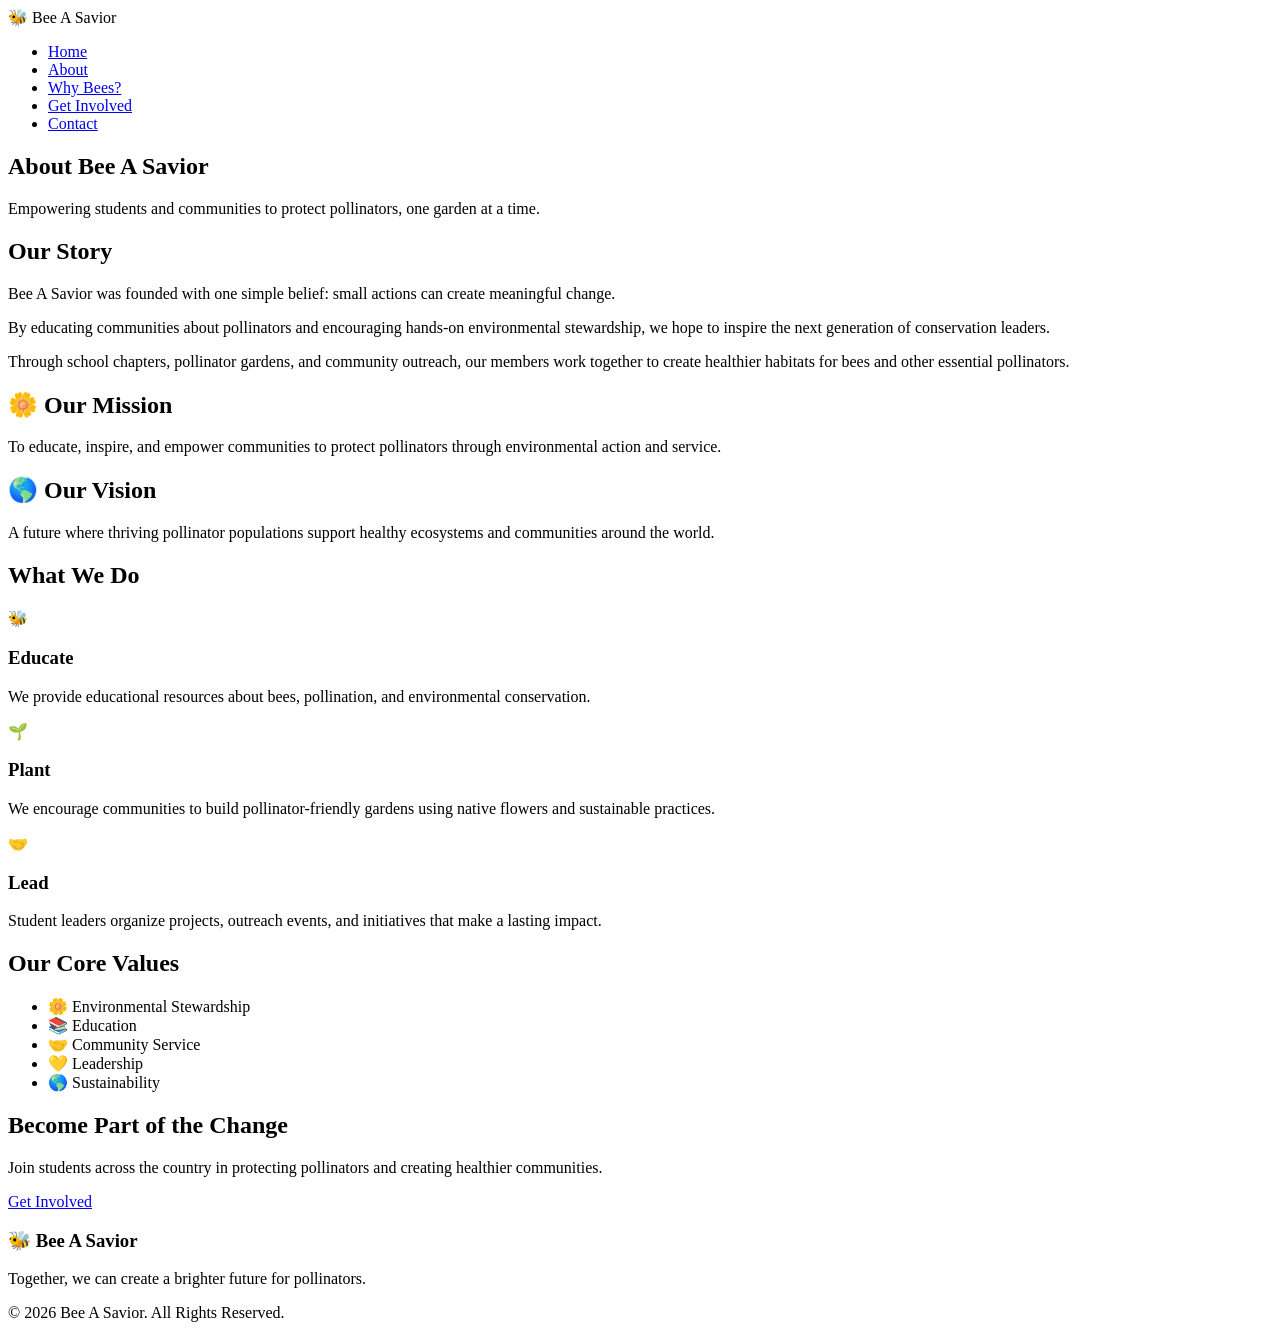
==== about.html @ 4d42fb62 "Create about.html" ====
<!DOCTYPE html>
<html lang="en">
<head>
    <meta charset="UTF-8">
    <meta name="viewport" content="width=device-width, initial-scale=1.0">
    <title>About | Bee A Savior</title>

    <link rel="stylesheet" href="style.css">

    <!-- Google Font -->
    <link rel="preconnect" href="https://fonts.googleapis.com">
    <link rel="preconnect" href="https://fonts.gstatic.com" crossorigin>
    <link href="https://fonts.googleapis.com/css2?family=Poppins:wght@300;400;600;700&display=swap" rel="stylesheet">
</head>
<body>

    <!-- Navigation -->
    <header>
        <nav class="navbar">

            <div class="logo">
                🐝 Bee A Savior
            </div>

            <ul class="nav-links">
                <li><a href="index.html">Home</a></li>
                <li><a href="about.html" class="active">About</a></li>
                <li><a href="bees.html">Why Bees?</a></li>
                <li><a href="get-involved.html">Get Involved</a></li>
                <li><a href="contact.html">Contact</a></li>
            </ul>

        </nav>
    </header>

    <!-- Hero -->

    <section class="page-hero">

        <h1>About Bee A Savior</h1>

        <p>
            Empowering students and communities to protect pollinators,
            one garden at a time.
        </p>

    </section>

    <!-- Our Story -->

    <section class="about-section">

        <div class="text-content">

            <h2>Our Story</h2>

            <p>
                Bee A Savior was founded with one simple belief:
                small actions can create meaningful change.
            </p>

            <p>
                By educating communities about pollinators and encouraging
                hands-on environmental stewardship, we hope to inspire the
                next generation of conservation leaders.
            </p>

            <p>
                Through school chapters, pollinator gardens, and community
                outreach, our members work together to create healthier
                habitats for bees and other essential pollinators.
            </p>

        </div>

    </section>

    <!-- Mission & Vision -->

    <section class="values">

        <div class="value-card">

            <h2>🌼 Our Mission</h2>

            <p>
                To educate, inspire, and empower communities to protect
                pollinators through environmental action and service.
            </p>

        </div>

        <div class="value-card">

            <h2>🌎 Our Vision</h2>

            <p>
                A future where thriving pollinator populations support
                healthy ecosystems and communities around the world.
            </p>

        </div>

    </section>

    <!-- What We Do -->

    <section class="about-section">

        <h2>What We Do</h2>

        <div class="cards">

            <div class="card">
                <div class="icon">🐝</div>
                <h3>Educate</h3>

                <p>
                    We provide educational resources about bees,
                    pollination, and environmental conservation.
                </p>

            </div>

            <div class="card">

                <div class="icon">🌱</div>

                <h3>Plant</h3>

                <p>
                    We encourage communities to build pollinator-friendly
                    gardens using native flowers and sustainable practices.
                </p>

            </div>

            <div class="card">

                <div class="icon">🤝</div>

                <h3>Lead</h3>

                <p>
                    Student leaders organize projects, outreach events,
                    and initiatives that make a lasting impact.
                </p>

            </div>

        </div>

    </section>

    <!-- Core Values -->

    <section class="about-section">

        <h2>Our Core Values</h2>

        <ul class="values-list">
            <li>🌼 Environmental Stewardship</li>
            <li>📚 Education</li>
            <li>🤝 Community Service</li>
            <li>💛 Leadership</li>
            <li>🌎 Sustainability</li>
        </ul>

    </section>

    <!-- Call to Action -->

    <section class="cta">

        <h2>Become Part of the Change</h2>

        <p>
            Join students across the country in protecting pollinators
            and creating healthier communities.
        </p>

        <a href="get-involved.html" class="btn">
            Get Involved
        </a>

    </section>

    <!-- Footer -->

    <footer>

        <h3>🐝 Bee A Savior</h3>

        <p>
            Together, we can create a brighter future for pollinators.
        </p>

        <p>
            © 2026 Bee A Savior. All Rights Reserved.
        </p>

    </footer>

</body>
</html>
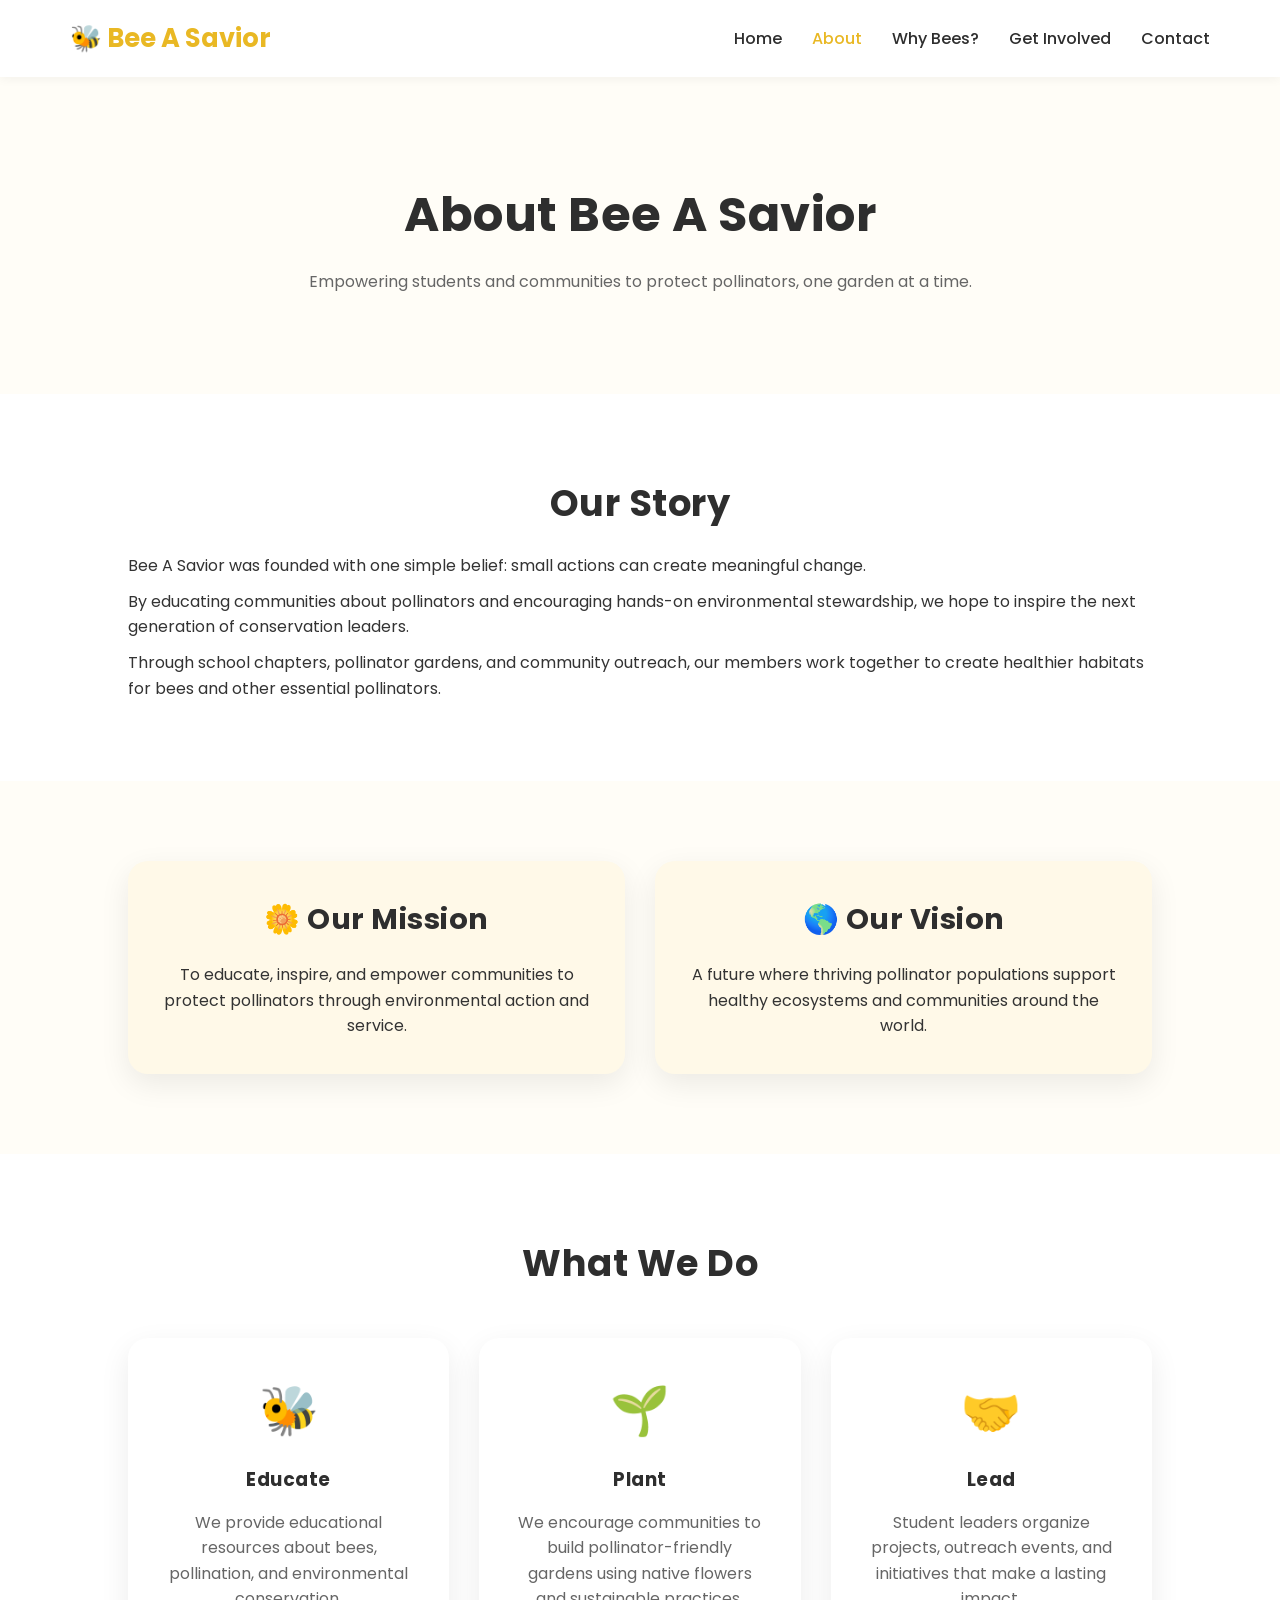
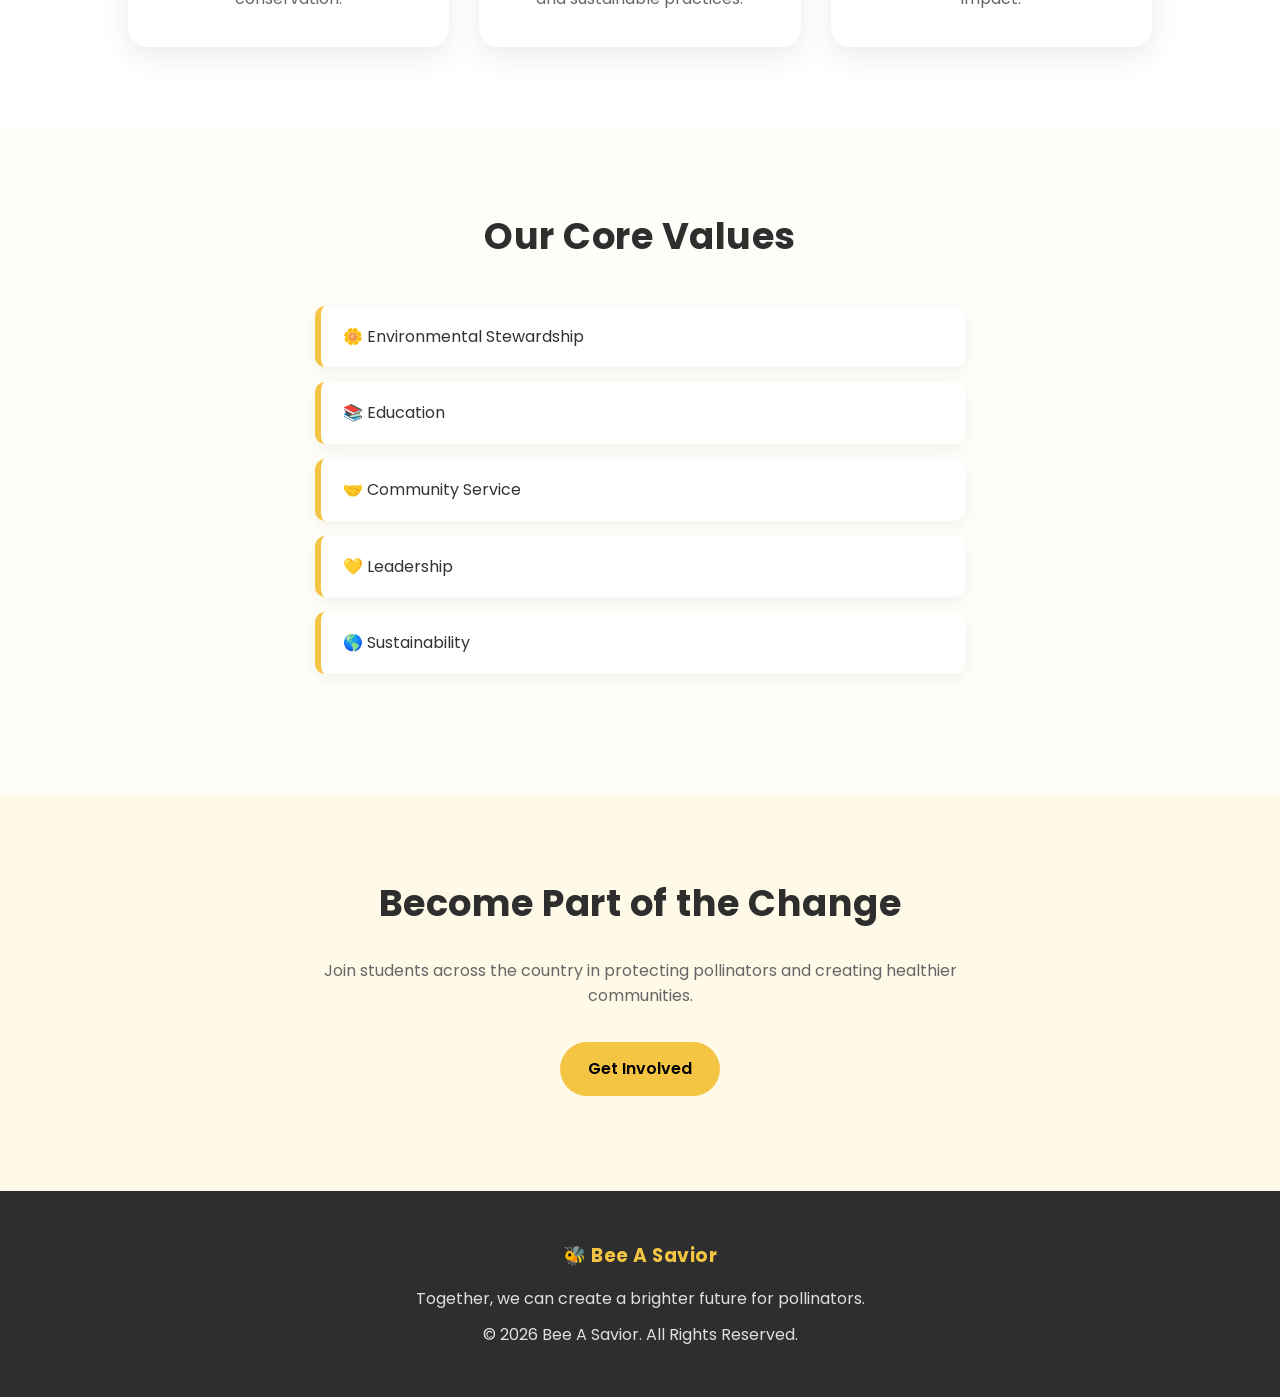
==== commit 38be66f2: "Update about.html" ====
--- a/about.html
+++ b/about.html
@@ -26,7 +26,7 @@
                 <li><a href="index.html">Home</a></li>
                 <li><a href="about.html" class="active">About</a></li>
                 <li><a href="bees.html">Why Bees?</a></li>
-                <li><a href="get-involved.html">Get Involved</a></li>
+                <li><a href="involved.html">Get Involved</a></li>
                 <li><a href="contact.html">Contact</a></li>
             </ul>
 
--- a/style.css
+++ b/style.css
@@ -0,0 +1,1125 @@
+/* ===========================
+   Bee A Savior Stylesheet
+   Part 1
+=========================== */
+
+/* ---------- Reset ---------- */
+
+*{
+    margin:0;
+    padding:0;
+    box-sizing:border-box;
+}
+
+html{
+    scroll-behavior:smooth;
+}
+
+body{
+    font-family:'Poppins', sans-serif;
+    background:#ffffff;
+    color:#333;
+    line-height:1.6;
+}
+
+/* ---------- Variables ---------- */
+
+:root{
+
+    --yellow:#F4C542;
+    --gold:#E9B824;
+    --light:#FFF9E8;
+    --green:#6FA76A;
+    --dark:#2E2E2E;
+    --gray:#666;
+    --shadow:0 10px 30px rgba(0,0,0,.08);
+
+}
+
+/* ---------- Navbar ---------- */
+
+header{
+
+    position:sticky;
+    top:0;
+    z-index:1000;
+
+    background:white;
+    box-shadow:0 2px 10px rgba(0,0,0,.05);
+
+}
+
+.navbar{
+
+    max-width:1200px;
+    margin:auto;
+
+    display:flex;
+    justify-content:space-between;
+    align-items:center;
+
+    padding:18px 30px;
+
+}
+
+.logo{
+
+    font-size:1.6rem;
+    font-weight:700;
+    color:var(--gold);
+
+}
+
+.nav-links{
+
+    display:flex;
+    list-style:none;
+    gap:30px;
+
+}
+
+.nav-links a{
+
+    text-decoration:none;
+    color:var(--dark);
+    font-weight:500;
+
+    transition:.3s;
+
+}
+
+.nav-links a:hover{
+
+    color:var(--gold);
+
+}
+
+.active{
+
+    color:var(--gold)!important;
+
+}
+
+/* ---------- Hero ---------- */
+
+.hero{
+
+    min-height:80vh;
+
+    display:flex;
+    justify-content:center;
+    align-items:center;
+
+    text-align:center;
+
+    padding:80px 25px;
+
+    background:
+    linear-gradient(rgba(255,255,255,.92),
+    rgba(255,255,255,.92));
+
+}
+
+.hero-content{
+
+    max-width:700px;
+
+}
+
+.hero h1{
+
+    font-size:3.5rem;
+    color:var(--dark);
+
+    margin-bottom:20px;
+
+}
+
+.hero p{
+
+    font-size:1.15rem;
+    color:var(--gray);
+
+    margin-bottom:40px;
+
+}
+
+/* ---------- Smaller Hero ---------- */
+
+.page-hero{
+
+    padding:100px 20px;
+
+    text-align:center;
+
+    background:var(--light);
+
+}
+
+.page-hero h1{
+
+    font-size:3rem;
+
+    color:var(--dark);
+
+    margin-bottom:15px;
+
+}
+
+.page-hero p{
+
+    max-width:700px;
+
+    margin:auto;
+
+    color:var(--gray);
+
+}
+
+/* ---------- Buttons ---------- */
+
+.btn{
+
+    display:inline-block;
+
+    background:var(--yellow);
+
+    color:black;
+
+    padding:14px 28px;
+
+    border-radius:40px;
+
+    text-decoration:none;
+
+    font-weight:600;
+
+    transition:.3s;
+
+    margin:8px;
+
+}
+
+.btn:hover{
+
+    transform:translateY(-4px);
+
+    background:var(--gold);
+
+    box-shadow:var(--shadow);
+
+}
+
+.btn-outline{
+
+    display:inline-block;
+
+    padding:14px 28px;
+
+    border-radius:40px;
+
+    border:2px solid var(--yellow);
+
+    color:var(--gold);
+
+    text-decoration:none;
+
+    transition:.3s;
+
+    margin:8px;
+
+}
+
+.btn-outline:hover{
+
+    background:var(--yellow);
+
+    color:black;
+
+}
+
+/* ---------- Sections ---------- */
+
+section{
+
+    padding:80px 10%;
+
+}
+
+section h2{
+
+    text-align:center;
+
+    font-size:2.3rem;
+
+    margin-bottom:20px;
+
+    color:var(--dark);
+
+}
+
+section>p{
+
+    max-width:850px;
+
+    margin:auto;
+
+    text-align:center;
+
+    color:var(--gray);
+
+}
+
+/* ---------- Cards ---------- */
+
+.cards{
+
+    display:grid;
+
+    grid-template-columns:
+    repeat(auto-fit,minmax(260px,1fr));
+
+    gap:30px;
+
+    margin-top:45px;
+
+}
+
+.card{
+
+    background:white;
+
+    border-radius:20px;
+
+    padding:35px;
+
+    text-align:center;
+
+    box-shadow:var(--shadow);
+
+    transition:.35s;
+
+}
+
+.card:hover{
+
+    transform:translateY(-10px);
+
+}
+
+.card h3{
+
+    margin:15px 0;
+
+    color:var(--dark);
+
+}
+
+.card p{
+
+    color:var(--gray);
+
+}
+
+.icon{
+
+    font-size:3rem;
+
+}
+
+/* ---------- Mission ---------- */
+
+.mission{
+
+    background:white;
+
+}
+
+.about-section{
+
+    background:white;
+
+}
+
+/* ---------- Mission & Vision ---------- */
+
+.values{
+
+    display:grid;
+
+    grid-template-columns:repeat(auto-fit,minmax(300px,1fr));
+
+    gap:30px;
+
+}
+
+.value-card{
+
+    background:var(--light);
+
+    border-radius:20px;
+
+    padding:35px;
+
+    box-shadow:var(--shadow);
+
+    text-align:center;
+
+}
+
+.value-card h2{
+
+    font-size:1.8rem;
+
+}
+
+/* ---------- Lists ---------- */
+
+.values-list{
+
+    list-style:none;
+
+    max-width:650px;
+
+    margin:40px auto;
+
+}
+
+.values-list li{
+
+    background:white;
+
+    margin:15px 0;
+
+    padding:18px 22px;
+
+    border-left:6px solid var(--yellow);
+
+    border-radius:10px;
+
+    box-shadow:0 5px 15px rgba(0,0,0,.05);
+
+}
+
+/* ---------- Stats ---------- */
+
+.stats{
+
+    display:grid;
+
+    grid-template-columns:
+    repeat(auto-fit,minmax(220px,1fr));
+
+    gap:25px;
+
+    margin-top:45px;
+
+}
+
+.stat{
+
+    background:white;
+
+    padding:40px;
+
+    border-radius:20px;
+
+    text-align:center;
+
+    box-shadow:var(--shadow);
+
+}
+
+.stat h2{
+
+    color:var(--gold);
+
+    font-size:2.6rem;
+
+}
+
+.stat p{
+
+    color:var(--gray);
+
+}
+
+/* ---------- CTA ---------- */
+
+.cta{
+
+    background:var(--light);
+
+    text-align:center;
+
+}
+
+.cta p{
+
+    margin:25px auto;
+
+    max-width:650px;
+
+}
+
+/* ---------- Footer ---------- */
+
+footer{
+
+    background:var(--dark);
+
+    color:white;
+
+    text-align:center;
+
+    padding:50px 20px;
+
+}
+
+footer h3{
+
+    color:var(--yellow);
+
+    margin-bottom:15px;
+
+}
+
+footer p{
+
+    opacity:.85;
+
+    margin-top:10px;
+
+}
+
+/* ---------- Simple Fade ---------- */
+
+.card,
+.stat,
+.value-card{
+
+    transition:
+    transform .35s,
+    box-shadow .35s;
+
+}
+
+.card:hover,
+.stat:hover,
+.value-card:hover{
+
+    box-shadow:
+    0 18px 40px rgba(0,0,0,.12);
+
+}
+/* =====================================
+   Bee A Savior Stylesheet
+   Part 2
+===================================== */
+
+/* ---------- Contact Page ---------- */
+
+.contact-container{
+    display:grid;
+    grid-template-columns:repeat(auto-fit,minmax(250px,1fr));
+    gap:30px;
+    margin-top:40px;
+}
+
+.contact-card{
+    background:white;
+    padding:35px;
+    border-radius:20px;
+    text-align:center;
+    box-shadow:var(--shadow);
+    transition:.3s;
+}
+
+.contact-card:hover{
+    transform:translateY(-8px);
+}
+
+.contact-form{
+    max-width:750px;
+    margin:40px auto 0;
+
+    display:flex;
+    flex-direction:column;
+    gap:20px;
+}
+
+.contact-form input,
+.contact-form textarea{
+
+    width:100%;
+
+    padding:18px;
+
+    border:2px solid #ececec;
+
+    border-radius:15px;
+
+    font-family:'Poppins',sans-serif;
+
+    font-size:1rem;
+
+    transition:.3s;
+
+}
+
+.contact-form input:focus,
+.contact-form textarea:focus{
+
+    outline:none;
+
+    border-color:var(--yellow);
+
+}
+
+.contact-form button{
+
+    border:none;
+    cursor:pointer;
+}
+
+/* ---------- Gallery ---------- */
+
+.gallery{
+
+    display:grid;
+
+    grid-template-columns:
+    repeat(auto-fit,minmax(220px,1fr));
+
+    gap:25px;
+
+    margin-top:45px;
+
+}
+
+.gallery-box{
+
+    height:220px;
+
+    border-radius:18px;
+
+    background:#f7f7f7;
+
+    display:flex;
+
+    justify-content:center;
+
+    align-items:center;
+
+    color:#999;
+
+    font-weight:600;
+
+    transition:.3s;
+
+    border:2px dashed #ddd;
+
+}
+
+.gallery-box:hover{
+
+    transform:scale(1.03);
+
+    border-color:var(--yellow);
+
+}
+
+/* ---------- FAQ ---------- */
+
+.faq{
+
+    max-width:900px;
+
+    margin:auto;
+
+}
+
+.faq-item{
+
+    background:white;
+
+    padding:25px;
+
+    margin:20px 0;
+
+    border-radius:15px;
+
+    box-shadow:var(--shadow);
+
+}
+
+.faq-item h3{
+
+    color:var(--gold);
+
+    margin-bottom:10px;
+
+}
+
+/* ---------- Honeycomb Background ---------- */
+
+.hero,
+.page-hero{
+
+background-image:
+
+radial-gradient(circle at 25px 25px,
+rgba(244,197,66,.12) 2px,
+transparent 2px),
+
+radial-gradient(circle at 75px 75px,
+rgba(244,197,66,.12) 2px,
+transparent 2px);
+
+background-size:100px 100px;
+
+}
+
+/* ---------- Hover Animations ---------- */
+
+.nav-links a{
+
+    position:relative;
+
+}
+
+.nav-links a::after{
+
+    content:"";
+
+    position:absolute;
+
+    left:0;
+
+    bottom:-6px;
+
+    width:0;
+
+    height:3px;
+
+    background:var(--yellow);
+
+    transition:.3s;
+
+}
+
+.nav-links a:hover::after{
+
+    width:100%;
+
+}
+
+.active::after{
+
+    width:100%;
+
+}
+
+/* ---------- Nice Section Spacing ---------- */
+
+section:nth-child(even){
+
+    background:#fffdf7;
+
+}
+
+/* ---------- Fade Animation ---------- */
+
+.fade{
+
+    opacity:0;
+
+    transform:translateY(35px);
+
+    transition:all .8s ease;
+
+}
+
+.fade.show{
+
+    opacity:1;
+
+    transform:translateY(0);
+
+}
+
+/* ---------- Scrollbar ---------- */
+
+::-webkit-scrollbar{
+
+    width:10px;
+
+}
+
+::-webkit-scrollbar-track{
+
+    background:white;
+
+}
+
+::-webkit-scrollbar-thumb{
+
+    background:var(--yellow);
+
+    border-radius:10px;
+
+}
+
+::-webkit-scrollbar-thumb:hover{
+
+    background:var(--gold);
+
+}
+
+/* ---------- Responsive ---------- */
+
+@media(max-width:900px){
+
+.hero h1{
+
+font-size:2.6rem;
+
+}
+
+.page-hero h1{
+
+font-size:2.4rem;
+
+}
+
+.navbar{
+
+flex-direction:column;
+
+gap:20px;
+
+}
+
+.nav-links{
+
+flex-wrap:wrap;
+
+justify-content:center;
+
+gap:18px;
+
+}
+
+section{
+
+padding:60px 8%;
+
+}
+
+}
+
+@media(max-width:600px){
+
+.hero{
+
+min-height:65vh;
+
+}
+
+.hero h1{
+
+font-size:2rem;
+
+}
+
+.hero p{
+
+font-size:1rem;
+
+}
+
+.btn,
+.btn-outline{
+
+display:block;
+
+width:100%;
+
+text-align:center;
+
+margin:10px 0;
+
+}
+
+.logo{
+
+font-size:1.3rem;
+
+}
+
+.card{
+
+padding:25px;
+
+}
+
+.stat{
+
+padding:30px;
+
+}
+
+.gallery-box{
+
+height:180px;
+
+}
+
+}
+
+/* ---------- Floating Effect ---------- */
+
+.card,
+.stat,
+.contact-card,
+.gallery-box{
+
+animation:floatUp .8s ease;
+
+}
+
+@keyframes floatUp{
+
+from{
+
+opacity:0;
+
+transform:translateY(30px);
+
+}
+
+to{
+
+opacity:1;
+
+transform:translateY(0);
+
+}
+
+}
+body{
+
+    animation:pageFade .7s ease;
+
+}
+
+@keyframes pageFade{
+
+    from{
+
+        opacity:0;
+
+    }
+
+    to{
+
+        opacity:1;
+
+    }
+
+}
+/* ==========================
+   Premium Effects
+========================== */
+
+/* Glass navbar */
+
+header{
+    backdrop-filter: blur(12px);
+    -webkit-backdrop-filter: blur(12px);
+    background: rgba(255,255,255,.92);
+}
+
+/* Better card hover */
+
+.card,
+.stat,
+.contact-card,
+.value-card{
+
+    overflow:hidden;
+    position:relative;
+
+}
+
+.card::before,
+.stat::before,
+.contact-card::before,
+.value-card::before{
+
+    content:"";
+
+    position:absolute;
+
+    left:0;
+    top:0;
+
+    width:100%;
+    height:5px;
+
+    background:#F4C542;
+
+    transform:scaleX(0);
+
+    transition:.35s;
+
+}
+
+.card:hover::before,
+.stat:hover::before,
+.contact-card:hover::before,
+.value-card:hover::before{
+
+    transform:scaleX(1);
+
+}
+
+/* Better shadows */
+
+.card:hover,
+.stat:hover,
+.contact-card:hover,
+.value-card:hover{
+
+    box-shadow:
+    0 25px 45px rgba(0,0,0,.15);
+
+}
+
+/* Button ripple */
+
+.btn{
+
+    position:relative;
+    overflow:hidden;
+
+}
+
+.btn::after{
+
+    content:"";
+
+    position:absolute;
+
+    width:0;
+    height:0;
+
+    background:rgba(255,255,255,.4);
+
+    border-radius:50%;
+
+    left:50%;
+    top:50%;
+
+    transform:translate(-50%,-50%);
+
+    transition:.5s;
+
+}
+
+.btn:hover::after{
+
+    width:400px;
+    height:400px;
+
+}
+
+/* Nicer headings */
+
+h1,h2,h3{
+
+    letter-spacing:.5px;
+
+}
+
+/* Better paragraph spacing */
+
+p{
+
+    margin-top:10px;
+
+}
+
+/* Hero title animation */
+
+.hero h1,
+.page-hero h1{
+
+    animation:slideDown .8s ease;
+
+}
+
+@keyframes slideDown{
+
+from{
+
+opacity:0;
+transform:translateY(-40px);
+
+}
+
+to{
+
+opacity:1;
+transform:translateY(0);
+
+}
+
+}
+
+/* Hero paragraph */
+
+.hero p,
+.page-hero p{
+
+animation:fadeUp 1s ease;
+
+}
+
+@keyframes fadeUp{
+
+from{
+
+opacity:0;
+transform:translateY(30px);
+
+}
+
+to{
+
+opacity:1;
+transform:translateY(0);
+
+}
+
+}
+
+/* Cards stagger */
+
+.cards .card:nth-child(1){
+
+animation-delay:.1s;
+
+}
+
+.cards .card:nth-child(2){
+
+animation-delay:.25s;
+
+}
+
+.cards .card:nth-child(3){
+
+animation-delay:.4s;
+
+}
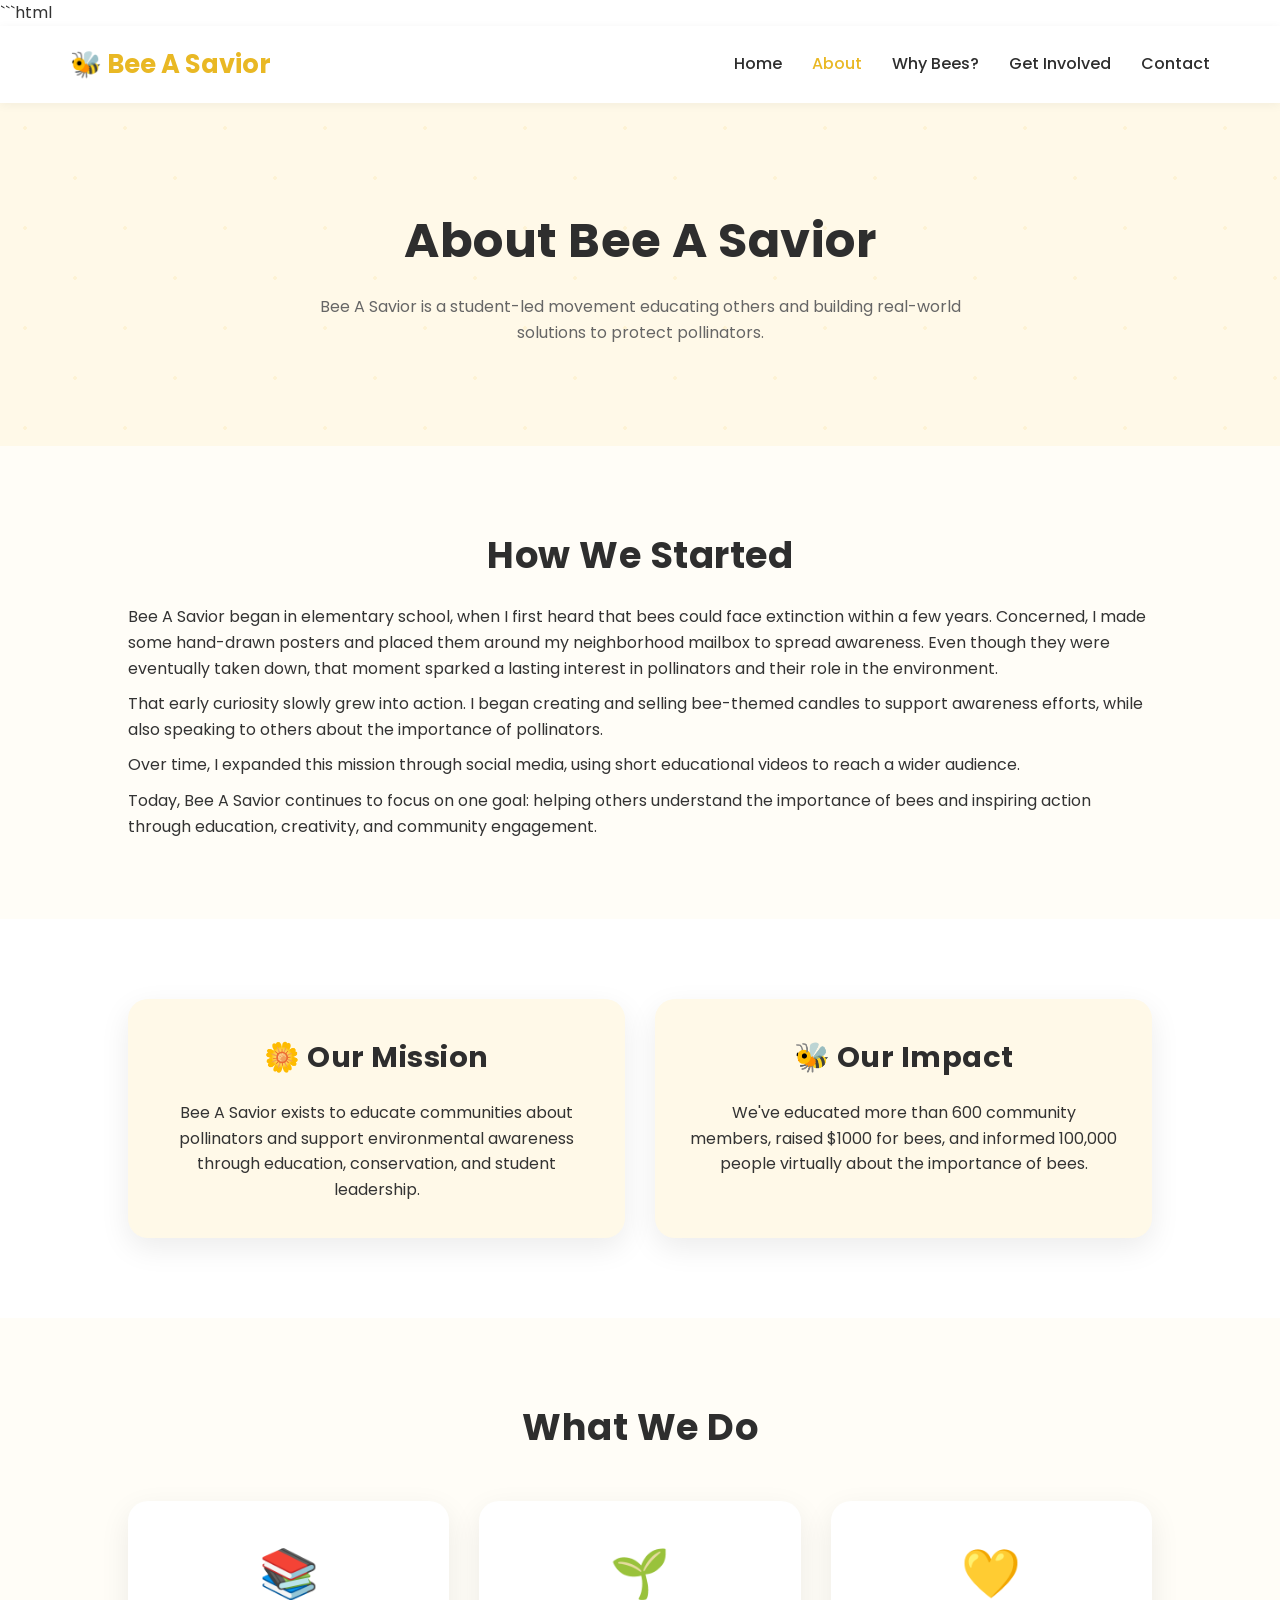
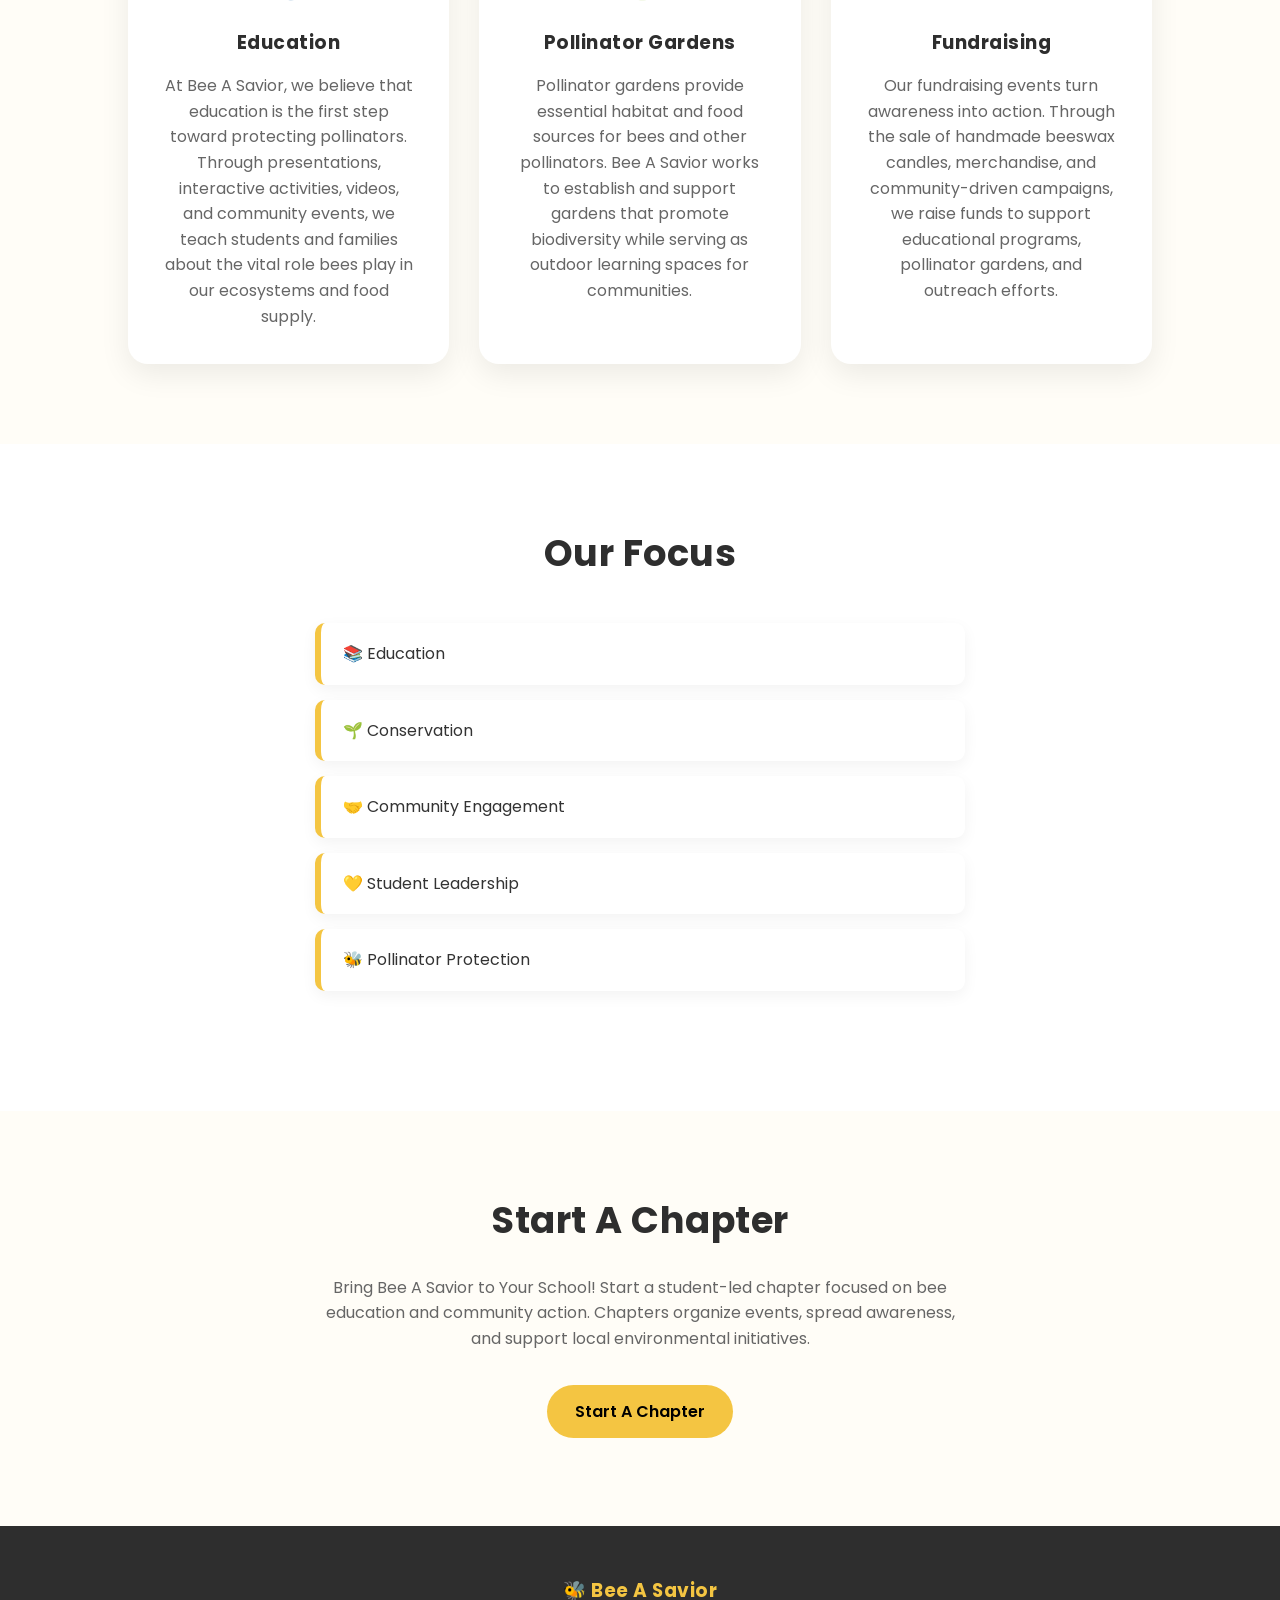
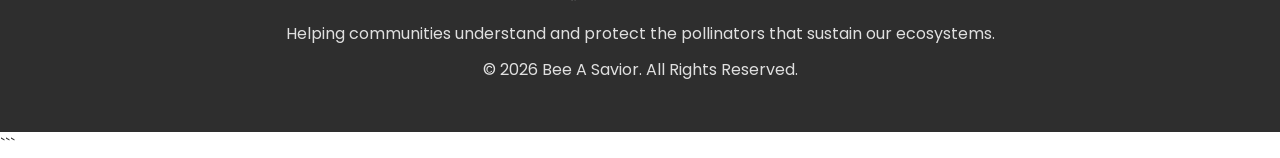
==== commit 5c2ecb93: "Update about.html" ====
--- a/about.html
+++ b/about.html
@@ -1,3 +1,4 @@
+```html
 <!DOCTYPE html>
 <html lang="en">
 <head>
@@ -26,7 +27,7 @@
                 <li><a href="index.html">Home</a></li>
                 <li><a href="about.html" class="active">About</a></li>
                 <li><a href="bees.html">Why Bees?</a></li>
-                <li><a href="involved.html">Get Involved</a></li>
+                <li><a href="get-involved.html">Get Involved</a></li>
                 <li><a href="contact.html">Contact</a></li>
             </ul>
 
@@ -40,8 +41,8 @@
         <h1>About Bee A Savior</h1>
 
         <p>
-            Empowering students and communities to protect pollinators,
-            one garden at a time.
+            Bee A Savior is a student-led movement educating others and
+            building real-world solutions to protect pollinators.
         </p>
 
     </section>
@@ -52,30 +53,42 @@
 
         <div class="text-content">
 
-            <h2>Our Story</h2>
-
-            <p>
-                Bee A Savior was founded with one simple belief:
-                small actions can create meaningful change.
-            </p>
-
-            <p>
-                By educating communities about pollinators and encouraging
-                hands-on environmental stewardship, we hope to inspire the
-                next generation of conservation leaders.
-            </p>
-
-            <p>
-                Through school chapters, pollinator gardens, and community
-                outreach, our members work together to create healthier
-                habitats for bees and other essential pollinators.
-            </p>
-
-        </div>
-
-    </section>
-
-    <!-- Mission & Vision -->
+            <h2>How We Started</h2>
+
+            <p>
+                Bee A Savior began in elementary school, when I first heard
+                that bees could face extinction within a few years.
+                Concerned, I made some hand-drawn posters and placed them
+                around my neighborhood mailbox to spread awareness.
+                Even though they were eventually taken down, that moment
+                sparked a lasting interest in pollinators and their role
+                in the environment.
+            </p>
+
+            <p>
+                That early curiosity slowly grew into action. I began
+                creating and selling bee-themed candles to support
+                awareness efforts, while also speaking to others about
+                the importance of pollinators.
+            </p>
+
+            <p>
+                Over time, I expanded this mission through social media,
+                using short educational videos to reach a wider audience.
+            </p>
+
+            <p>
+                Today, Bee A Savior continues to focus on one goal:
+                helping others understand the importance of bees and
+                inspiring action through education, creativity, and
+                community engagement.
+            </p>
+
+        </div>
+
+    </section>
+
+    <!-- Mission -->
 
     <section class="values">
 
@@ -84,19 +97,21 @@
             <h2>🌼 Our Mission</h2>
 
             <p>
-                To educate, inspire, and empower communities to protect
-                pollinators through environmental action and service.
+                Bee A Savior exists to educate communities about pollinators
+                and support environmental awareness through education,
+                conservation, and student leadership.
             </p>
 
         </div>
 
         <div class="value-card">
 
-            <h2>🌎 Our Vision</h2>
-
-            <p>
-                A future where thriving pollinator populations support
-                healthy ecosystems and communities around the world.
+            <h2>🐝 Our Impact</h2>
+
+            <p>
+                We've educated more than 600 community members, raised
+                $1000 for bees, and informed 100,000 people virtually
+                about the importance of bees.
             </p>
 
         </div>
@@ -112,12 +127,15 @@
         <div class="cards">
 
             <div class="card">
-                <div class="icon">🐝</div>
-                <h3>Educate</h3>
+                <div class="icon">📚</div>
+                <h3>Education</h3>
 
                 <p>
-                    We provide educational resources about bees,
-                    pollination, and environmental conservation.
+                    At Bee A Savior, we believe that education is the first
+                    step toward protecting pollinators. Through presentations,
+                    interactive activities, videos, and community events,
+                    we teach students and families about the vital role bees
+                    play in our ecosystems and food supply.
                 </p>
 
             </div>
@@ -126,24 +144,30 @@
 
                 <div class="icon">🌱</div>
 
-                <h3>Plant</h3>
+                <h3>Pollinator Gardens</h3>
 
                 <p>
-                    We encourage communities to build pollinator-friendly
-                    gardens using native flowers and sustainable practices.
+                    Pollinator gardens provide essential habitat and food
+                    sources for bees and other pollinators. Bee A Savior
+                    works to establish and support gardens that promote
+                    biodiversity while serving as outdoor learning spaces
+                    for communities.
                 </p>
 
             </div>
 
             <div class="card">
 
-                <div class="icon">🤝</div>
-
-                <h3>Lead</h3>
+                <div class="icon">💛</div>
+
+                <h3>Fundraising</h3>
 
                 <p>
-                    Student leaders organize projects, outreach events,
-                    and initiatives that make a lasting impact.
+                    Our fundraising events turn awareness into action.
+                    Through the sale of handmade beeswax candles,
+                    merchandise, and community-driven campaigns, we raise
+                    funds to support educational programs, pollinator gardens,
+                    and outreach efforts.
                 </p>
 
             </div>
@@ -156,14 +180,14 @@
 
     <section class="about-section">
 
-        <h2>Our Core Values</h2>
+        <h2>Our Focus</h2>
 
         <ul class="values-list">
-            <li>🌼 Environmental Stewardship</li>
             <li>📚 Education</li>
-            <li>🤝 Community Service</li>
-            <li>💛 Leadership</li>
-            <li>🌎 Sustainability</li>
+            <li>🌱 Conservation</li>
+            <li>🤝 Community Engagement</li>
+            <li>💛 Student Leadership</li>
+            <li>🐝 Pollinator Protection</li>
         </ul>
 
     </section>
@@ -172,15 +196,17 @@
 
     <section class="cta">
 
-        <h2>Become Part of the Change</h2>
-
-        <p>
-            Join students across the country in protecting pollinators
-            and creating healthier communities.
+        <h2>Start A Chapter</h2>
+
+        <p>
+            Bring Bee A Savior to Your School! Start a student-led chapter
+            focused on bee education and community action. Chapters organize
+            events, spread awareness, and support local environmental
+            initiatives.
         </p>
 
         <a href="get-involved.html" class="btn">
-            Get Involved
+            Start A Chapter
         </a>
 
     </section>
@@ -192,7 +218,8 @@
         <h3>🐝 Bee A Savior</h3>
 
         <p>
-            Together, we can create a brighter future for pollinators.
+            Helping communities understand and protect the pollinators
+            that sustain our ecosystems.
         </p>
 
         <p>
@@ -203,3 +230,4 @@
 
 </body>
 </html>
+```
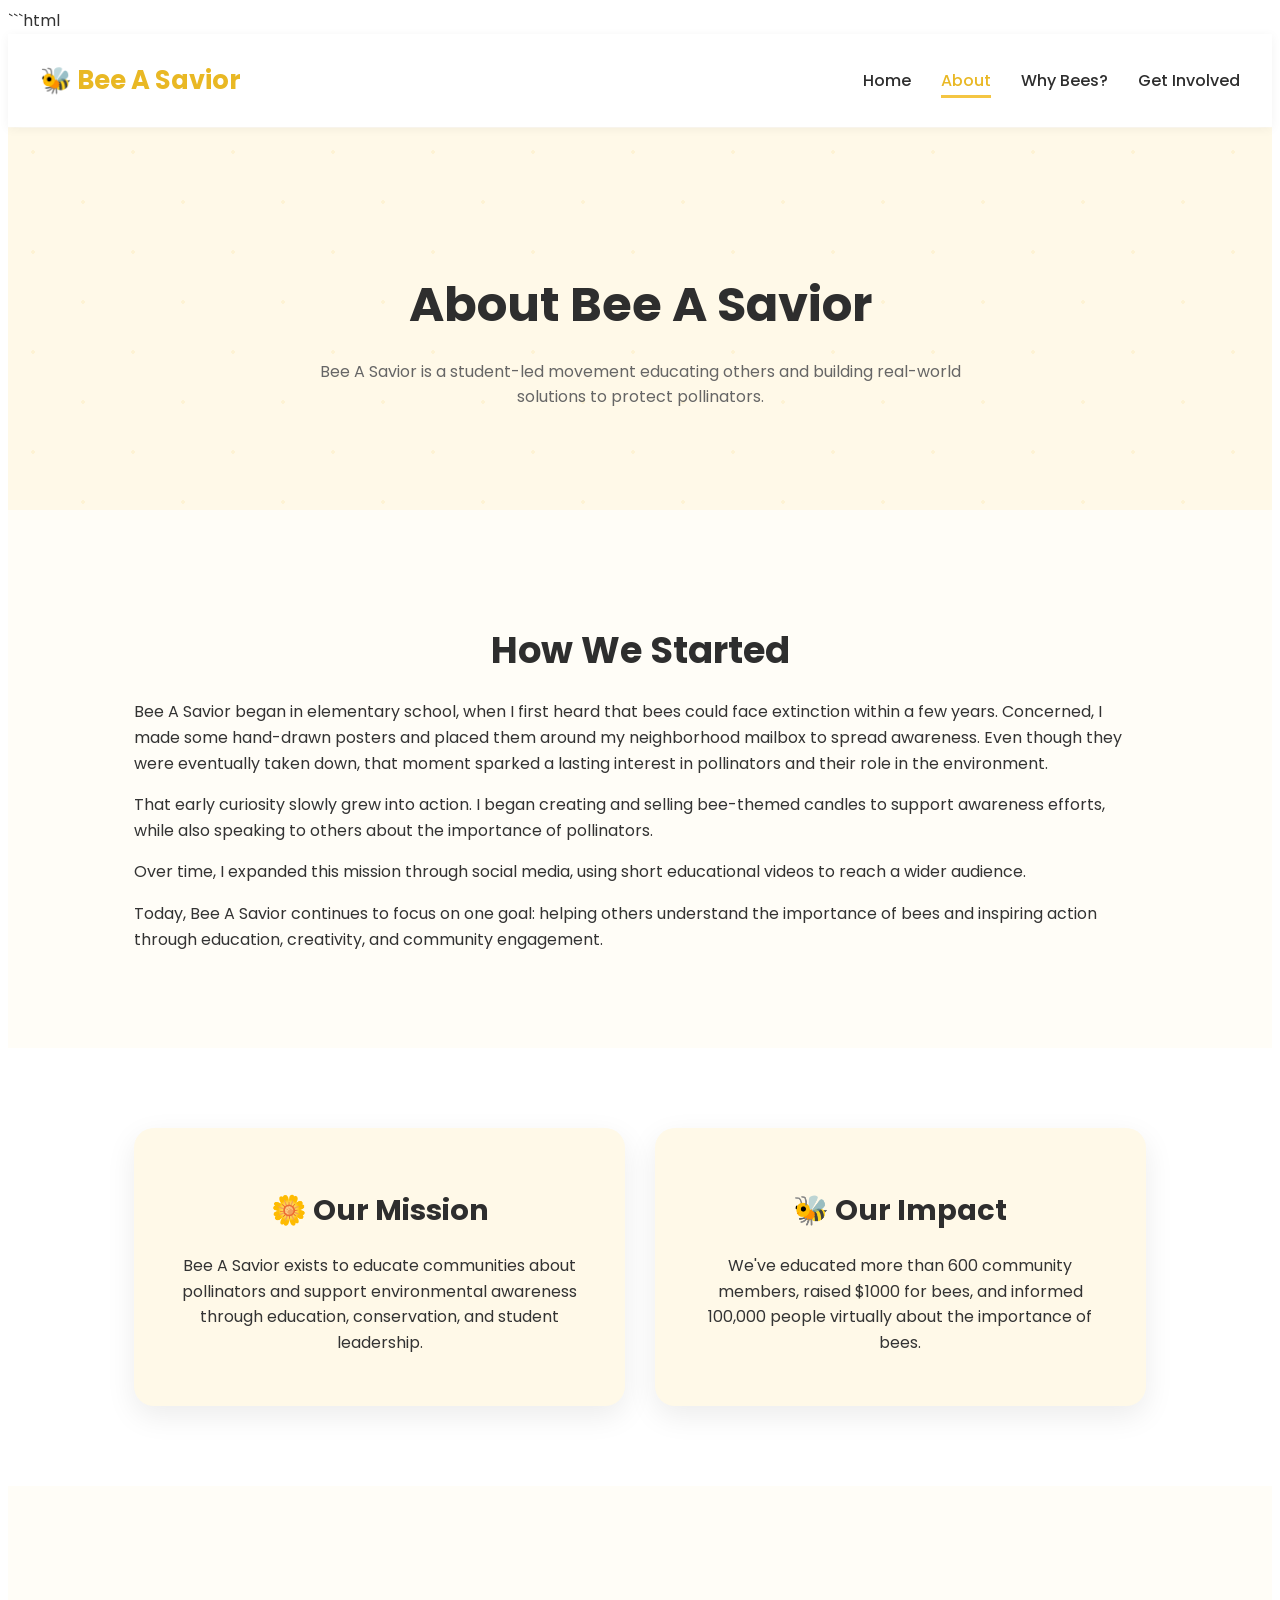
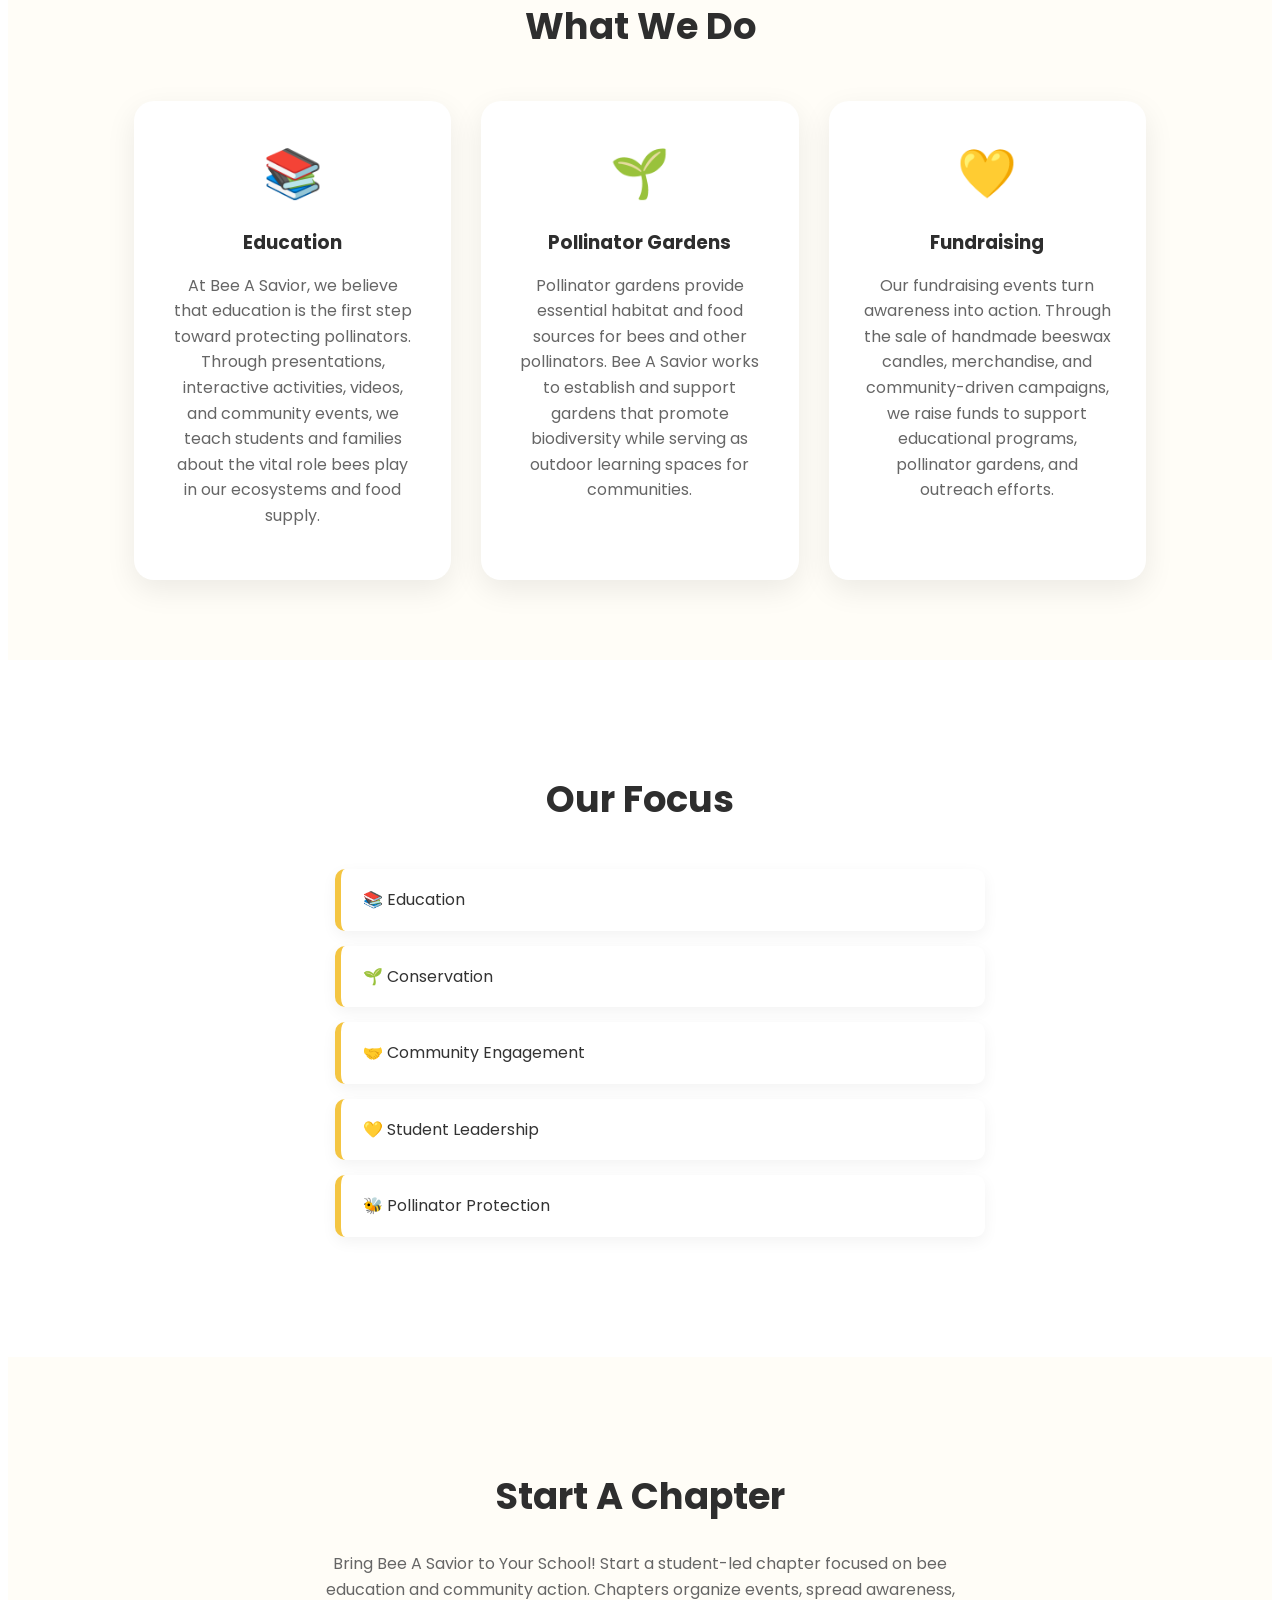
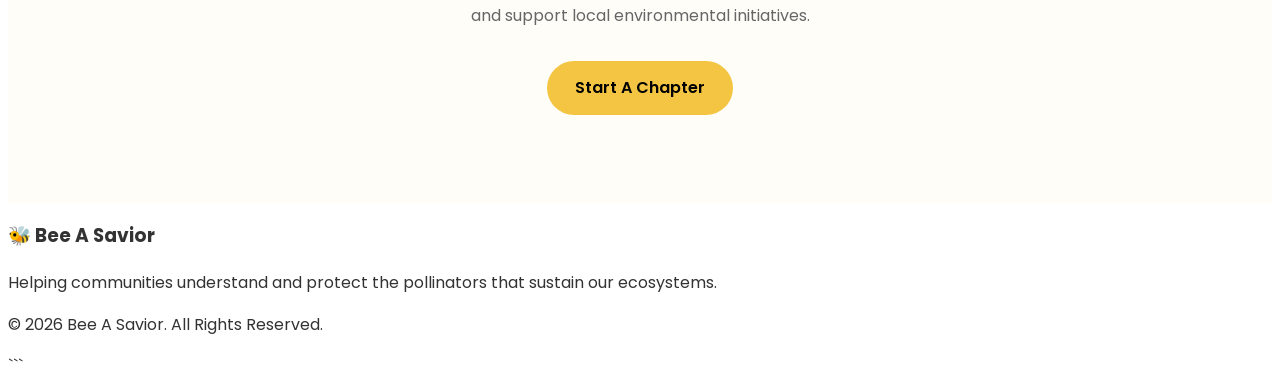
==== commit 1364169b: "Update about.html" ====
--- a/about.html
+++ b/about.html
@@ -28,7 +28,6 @@
                 <li><a href="about.html" class="active">About</a></li>
                 <li><a href="bees.html">Why Bees?</a></li>
                 <li><a href="get-involved.html">Get Involved</a></li>
-                <li><a href="contact.html">Contact</a></li>
             </ul>
 
         </nav>
--- a/style.css
+++ b/style.css
@@ -1,7 +1,8 @@
+```css
 /* ===========================
    Bee A Savior Stylesheet
-   Part 1
 =========================== */
+
 
 /* ---------- Reset ---------- */
 
@@ -21,6 +22,7 @@
     color:#333;
     line-height:1.6;
 }
+
 
 /* ---------- Variables ---------- */
 
@@ -32,9 +34,11 @@
     --green:#6FA76A;
     --dark:#2E2E2E;
     --gray:#666;
+
     --shadow:0 10px 30px rgba(0,0,0,.08);
 
 }
+
 
 /* ---------- Navbar ---------- */
 
@@ -44,7 +48,11 @@
     top:0;
     z-index:1000;
 
-    background:white;
+    backdrop-filter:blur(12px);
+    -webkit-backdrop-filter:blur(12px);
+
+    background:rgba(255,255,255,.92);
+
     box-shadow:0 2px 10px rgba(0,0,0,.05);
 
 }
@@ -80,8 +88,11 @@
 
 .nav-links a{
 
+    position:relative;
+
     text-decoration:none;
     color:var(--dark);
+
     font-weight:500;
 
     transition:.3s;
@@ -94,11 +105,42 @@
 
 }
 
+.nav-links a::after{
+
+    content:"";
+
+    position:absolute;
+
+    left:0;
+    bottom:-6px;
+
+    width:0;
+    height:3px;
+
+    background:var(--yellow);
+
+    transition:.3s;
+
+}
+
+.nav-links a:hover::after{
+
+    width:100%;
+
+}
+
 .active{
 
     color:var(--gold)!important;
 
 }
+
+.active::after{
+
+    width:100%!important;
+
+}
+
 
 /* ---------- Hero ---------- */
 
@@ -114,9 +156,21 @@
 
     padding:80px 25px;
 
-    background:
-    linear-gradient(rgba(255,255,255,.92),
-    rgba(255,255,255,.92));
+    background-image:
+
+    radial-gradient(
+        circle at 25px 25px,
+        rgba(244,197,66,.12) 2px,
+        transparent 2px
+    ),
+
+    radial-gradient(
+        circle at 75px 75px,
+        rgba(244,197,66,.12) 2px,
+        transparent 2px
+    );
+
+    background-size:100px 100px;
 
 }
 
@@ -133,6 +187,8 @@
 
     margin-bottom:20px;
 
+    animation:slideDown .8s ease;
+
 }
 
 .hero p{
@@ -142,7 +198,10 @@
 
     margin-bottom:40px;
 
-}
+    animation:fadeUp 1s ease;
+
+}
+
 
 /* ---------- Smaller Hero ---------- */
 
@@ -152,7 +211,23 @@
 
     text-align:center;
 
-    background:var(--light);
+    background-color:var(--light);
+
+    background-image:
+
+    radial-gradient(
+        circle at 25px 25px,
+        rgba(244,197,66,.12) 2px,
+        transparent 2px
+    ),
+
+    radial-gradient(
+        circle at 75px 75px,
+        rgba(244,197,66,.12) 2px,
+        transparent 2px
+    );
+
+    background-size:100px 100px;
 
 }
 
@@ -164,6 +239,8 @@
 
     margin-bottom:15px;
 
+    animation:slideDown .8s ease;
+
 }
 
 .page-hero p{
@@ -174,7 +251,10 @@
 
     color:var(--gray);
 
-}
+    animation:fadeUp 1s ease;
+
+}
+
 
 /* ---------- Buttons ---------- */
 
@@ -182,6 +262,9 @@
 
     display:inline-block;
 
+    position:relative;
+    overflow:hidden;
+
     background:var(--yellow);
 
     color:black;
@@ -198,6 +281,10 @@
 
     margin:8px;
 
+    border:none;
+
+    cursor:pointer;
+
 }
 
 .btn:hover{
@@ -210,6 +297,35 @@
 
 }
 
+.btn::after{
+
+    content:"";
+
+    position:absolute;
+
+    width:0;
+    height:0;
+
+    background:rgba(255,255,255,.4);
+
+    border-radius:50%;
+
+    left:50%;
+    top:50%;
+
+    transform:translate(-50%,-50%);
+
+    transition:.5s;
+
+}
+
+.btn:hover::after{
+
+    width:400px;
+    height:400px;
+
+}
+
 .btn-outline{
 
     display:inline-block;
@@ -238,6 +354,7 @@
 
 }
 
+
 /* ---------- Sections ---------- */
 
 section{
@@ -269,6 +386,13 @@
     color:var(--gray);
 
 }
+
+p{
+
+    margin-top:10px;
+
+}
+
 
 /* ---------- Cards ---------- */
 
@@ -297,6 +421,34 @@
 
     box-shadow:var(--shadow);
 
+    transition:
+        transform .35s,
+        box-shadow .35s;
+
+    overflow:hidden;
+
+    position:relative;
+
+    animation:floatUp .8s ease;
+
+}
+
+.card::before{
+
+    content:"";
+
+    position:absolute;
+
+    left:0;
+    top:0;
+
+    width:100%;
+    height:5px;
+
+    background:var(--yellow);
+
+    transform:scaleX(0);
+
     transition:.35s;
 
 }
@@ -305,6 +457,15 @@
 
     transform:translateY(-10px);
 
+    box-shadow:
+        0 25px 45px rgba(0,0,0,.15);
+
+}
+
+.card:hover::before{
+
+    transform:scaleX(1);
+
 }
 
 .card h3{
@@ -327,7 +488,8 @@
 
 }
 
-/* ---------- Mission ---------- */
+
+/* ---------- Mission / About ---------- */
 
 .mission{
 
@@ -341,13 +503,15 @@
 
 }
 
+
 /* ---------- Mission & Vision ---------- */
 
 .values{
 
     display:grid;
 
-    grid-template-columns:repeat(auto-fit,minmax(300px,1fr));
+    grid-template-columns:
+    repeat(auto-fit,minmax(300px,1fr));
 
     gap:30px;
 
@@ -355,6 +519,9 @@
 
 .value-card{
 
+    position:relative;
+    overflow:hidden;
+
     background:var(--light);
 
     border-radius:20px;
@@ -365,6 +532,45 @@
 
     text-align:center;
 
+    transition:
+        transform .35s,
+        box-shadow .35s;
+
+}
+
+.value-card::before{
+
+    content:"";
+
+    position:absolute;
+
+    left:0;
+    top:0;
+
+    width:100%;
+    height:5px;
+
+    background:var(--yellow);
+
+    transform:scaleX(0);
+
+    transition:.35s;
+
+}
+
+.value-card:hover{
+
+    transform:translateY(-10px);
+
+    box-shadow:
+        0 25px 45px rgba(0,0,0,.15);
+
+}
+
+.value-card:hover::before{
+
+    transform:scaleX(1);
+
 }
 
 .value-card h2{
@@ -373,6 +579,7 @@
 
 }
 
+
 /* ---------- Lists ---------- */
 
 .values-list{
@@ -399,7 +606,16 @@
 
     box-shadow:0 5px 15px rgba(0,0,0,.05);
 
-}
+    transition:.3s;
+
+}
+
+.values-list li:hover{
+
+    transform:translateX(5px);
+
+}
+
 
 /* ---------- Stats ---------- */
 
@@ -418,6 +634,9 @@
 
 .stat{
 
+    position:relative;
+    overflow:hidden;
+
     background:white;
 
     padding:40px;
@@ -428,13 +647,56 @@
 
     box-shadow:var(--shadow);
 
+    transition:
+        transform .35s,
+        box-shadow .35s;
+
+    animation:floatUp .8s ease;
+
+}
+
+.stat::before{
+
+    content:"";
+
+    position:absolute;
+
+    left:0;
+    top:0;
+
+    width:100%;
+    height:5px;
+
+    background:var(--yellow);
+
+    transform:scaleX(0);
+
+    transition:.35s;
+
+}
+
+.stat:hover{
+
+    transform:translateY(-8px);
+
+    box-shadow:
+        0 25px 45px rgba(0,0,0,.15);
+
+}
+
+.stat:hover::before{
+
+    transform:scaleX(1);
+
 }
 
 .stat h2{
 
     color:var(--gold);
 
-    font-size:2.6rem;
+    font-size:2rem;
+
+    margin-bottom:8px;
 
 }
 
@@ -444,6 +706,7 @@
 
 }
 
+
 /* ---------- CTA ---------- */
 
 .cta{
@@ -462,125 +725,142 @@
 
 }
 
-/* ---------- Footer ---------- */
-
-footer{
-
-    background:var(--dark);
-
-    color:white;
+
+/* ---------- Chapter Form ---------- */
+
+.chapter-form{
+
+    max-width:750px;
+
+    margin:40px auto 0;
+
+    display:flex;
+
+    flex-direction:column;
+
+    gap:22px;
+
+    background:white;
+
+    padding:40px;
+
+    border-radius:20px;
+
+    box-shadow:var(--shadow);
+
+}
+
+.form-group{
+
+    display:flex;
+
+    flex-direction:column;
+
+    gap:8px;
+
+}
+
+.form-group label{
+
+    font-weight:600;
+
+    color:var(--dark);
+
+}
+
+.form-group input,
+.form-group select,
+.form-group textarea{
+
+    width:100%;
+
+    padding:16px 18px;
+
+    border:2px solid #ececec;
+
+    border-radius:15px;
+
+    font-family:'Poppins',sans-serif;
+
+    font-size:1rem;
+
+    background:white;
+
+    color:var(--dark);
+
+    transition:.3s;
+
+}
+
+.form-group textarea{
+
+    resize:vertical;
+
+    min-height:130px;
+
+}
+
+.form-group input:focus,
+.form-group select:focus,
+.form-group textarea:focus{
+
+    outline:none;
+
+    border-color:var(--yellow);
+
+    box-shadow:0 0 0 4px rgba(244,197,66,.12);
+
+}
+
+.chapter-form .btn{
+
+    align-self:center;
+
+    font-family:'Poppins',sans-serif;
+
+    font-size:1rem;
+
+}
+
+
+/* ---------- Form Success ---------- */
+
+.form-success{
+
+    display:none;
+
+    max-width:750px;
+
+    margin:40px auto 0;
+
+    padding:50px 35px;
 
     text-align:center;
 
-    padding:50px 20px;
-
-}
-
-footer h3{
-
-    color:var(--yellow);
+    background:var(--light);
+
+    border-radius:20px;
+
+    box-shadow:var(--shadow);
+
+    animation:floatUp .6s ease;
+
+}
+
+.form-success .icon{
+
+    font-size:4rem;
 
     margin-bottom:15px;
 
 }
 
-footer p{
-
-    opacity:.85;
-
-    margin-top:10px;
-
-}
-
-/* ---------- Simple Fade ---------- */
-
-.card,
-.stat,
-.value-card{
-
-    transition:
-    transform .35s,
-    box-shadow .35s;
-
-}
-
-.card:hover,
-.stat:hover,
-.value-card:hover{
-
-    box-shadow:
-    0 18px 40px rgba(0,0,0,.12);
-
-}
-/* =====================================
-   Bee A Savior Stylesheet
-   Part 2
-===================================== */
-
-/* ---------- Contact Page ---------- */
-
-.contact-container{
-    display:grid;
-    grid-template-columns:repeat(auto-fit,minmax(250px,1fr));
-    gap:30px;
-    margin-top:40px;
-}
-
-.contact-card{
-    background:white;
-    padding:35px;
-    border-radius:20px;
-    text-align:center;
-    box-shadow:var(--shadow);
-    transition:.3s;
-}
-
-.contact-card:hover{
-    transform:translateY(-8px);
-}
-
-.contact-form{
-    max-width:750px;
-    margin:40px auto 0;
-
-    display:flex;
-    flex-direction:column;
-    gap:20px;
-}
-
-.contact-form input,
-.contact-form textarea{
-
-    width:100%;
-
-    padding:18px;
-
-    border:2px solid #ececec;
-
-    border-radius:15px;
-
-    font-family:'Poppins',sans-serif;
-
-    font-size:1rem;
-
-    transition:.3s;
-
-}
-
-.contact-form input:focus,
-.contact-form textarea:focus{
-
-    outline:none;
-
-    border-color:var(--yellow);
-
-}
-
-.contact-form button{
-
-    border:none;
-    cursor:pointer;
-}
+.form-success h2{
+
+    margin-bottom:10px;
+
+}
+
 
 /* ---------- Gallery ---------- */
 
@@ -629,6 +909,7 @@
 
 }
 
+
 /* ---------- FAQ ---------- */
 
 .faq{
@@ -661,111 +942,55 @@
 
 }
 
-/* ---------- Honeycomb Background ---------- */
-
-.hero,
-.page-hero{
-
-background-image:
-
-radial-gradient(circle at 25px 25px,
-rgba(244,197,66,.12) 2px,
-transparent 2px),
-
-radial-gradient(circle at 75px 75px,
-rgba(244,197,66,.12) 2px,
-transparent 2px);
-
-background-size:100px 100px;
-
-}
-
-/* ---------- Hover Animations ---------- */
-
-.nav-links a{
-
-    position:relative;
-
-}
-
-.nav-links a::after{
-
-    content:"";
-
-    position:absolute;
-
-    left:0;
-
-    bottom:-6px;
-
-    width:0;
-
-    height:3px;
+
+/* ---------- Section Alternation ---------- */
+
+section:nth-child(even){
+
+    background:#fffdf7;
+
+}
+
+
+/* ---------- Fade Animation ---------- */
+
+.fade{
+
+    opacity:0;
+
+    transform:translateY(35px);
+
+    transition:all .8s ease;
+
+}
+
+.fade.show{
+
+    opacity:1;
+
+    transform:translateY(0);
+
+}
+
+
+/* ---------- Scrollbar ---------- */
+
+::-webkit-scrollbar{
+
+    width:10px;
+
+}
+
+::-webkit-scrollbar-track{
+
+    background:white;
+
+}
+
+::-webkit-scrollbar-thumb{
 
     background:var(--yellow);
 
-    transition:.3s;
-
-}
-
-.nav-links a:hover::after{
-
-    width:100%;
-
-}
-
-.active::after{
-
-    width:100%;
-
-}
-
-/* ---------- Nice Section Spacing ---------- */
-
-section:nth-child(even){
-
-    background:#fffdf7;
-
-}
-
-/* ---------- Fade Animation ---------- */
-
-.fade{
-
-    opacity:0;
-
-    transform:translateY(35px);
-
-    transition:all .8s ease;
-
-}
-
-.fade.show{
-
-    opacity:1;
-
-    transform:translateY(0);
-
-}
-
-/* ---------- Scrollbar ---------- */
-
-::-webkit-scrollbar{
-
-    width:10px;
-
-}
-
-::-webkit-scrollbar-track{
-
-    background:white;
-
-}
-
-::-webkit-scrollbar-thumb{
-
-    background:var(--yellow);
-
     border-radius:10px;
 
 }
@@ -776,350 +1001,213 @@
 
 }
 
+
+/* ---------- Page Animation ---------- */
+
+body{
+
+    animation:pageFade .7s ease;
+
+}
+
+@keyframes pageFade{
+
+    from{
+        opacity:0;
+    }
+
+    to{
+        opacity:1;
+    }
+
+}
+
+
+/* ---------- Floating Animation ---------- */
+
+@keyframes floatUp{
+
+    from{
+
+        opacity:0;
+        transform:translateY(30px);
+
+    }
+
+    to{
+
+        opacity:1;
+        transform:translateY(0);
+
+    }
+
+}
+
+
+/* ---------- Hero Animations ---------- */
+
+@keyframes slideDown{
+
+    from{
+
+        opacity:0;
+        transform:translateY(-40px);
+
+    }
+
+    to{
+
+        opacity:1;
+        transform:translateY(0);
+
+    }
+
+}
+
+@keyframes fadeUp{
+
+    from{
+
+        opacity:0;
+        transform:translateY(30px);
+
+    }
+
+    to{
+
+        opacity:1;
+        transform:translateY(0);
+
+    }
+
+}
+
+
+/* ---------- Card Stagger ---------- */
+
+.cards .card:nth-child(1){
+
+    animation-delay:.1s;
+
+}
+
+.cards .card:nth-child(2){
+
+    animation-delay:.25s;
+
+}
+
+.cards .card:nth-child(3){
+
+    animation-delay:.4s;
+
+}
+
+
 /* ---------- Responsive ---------- */
 
 @media(max-width:900px){
 
-.hero h1{
-
-font-size:2.6rem;
-
-}
-
-.page-hero h1{
-
-font-size:2.4rem;
-
-}
-
-.navbar{
-
-flex-direction:column;
-
-gap:20px;
-
-}
-
-.nav-links{
-
-flex-wrap:wrap;
-
-justify-content:center;
-
-gap:18px;
-
-}
-
-section{
-
-padding:60px 8%;
-
-}
+    .hero h1{
+
+        font-size:2.6rem;
+
+    }
+
+    .page-hero h1{
+
+        font-size:2.4rem;
+
+    }
+
+    .navbar{
+
+        flex-direction:column;
+
+        gap:20px;
+
+    }
+
+    .nav-links{
+
+        flex-wrap:wrap;
+
+        justify-content:center;
+
+        gap:18px;
+
+    }
+
+    section{
+
+        padding:60px 8%;
+
+    }
 
 }
 
 @media(max-width:600px){
 
-.hero{
-
-min-height:65vh;
-
-}
-
-.hero h1{
-
-font-size:2rem;
-
-}
-
-.hero p{
-
-font-size:1rem;
-
-}
-
-.btn,
-.btn-outline{
-
-display:block;
-
-width:100%;
-
-text-align:center;
-
-margin:10px 0;
-
-}
-
-.logo{
-
-font-size:1.3rem;
-
-}
-
-.card{
-
-padding:25px;
-
-}
-
-.stat{
-
-padding:30px;
-
-}
-
-.gallery-box{
-
-height:180px;
-
-}
-
-}
-
-/* ---------- Floating Effect ---------- */
-
-.card,
-.stat,
-.contact-card,
-.gallery-box{
-
-animation:floatUp .8s ease;
-
-}
-
-@keyframes floatUp{
-
-from{
-
-opacity:0;
-
-transform:translateY(30px);
-
-}
-
-to{
-
-opacity:1;
-
-transform:translateY(0);
-
-}
-
-}
-body{
-
-    animation:pageFade .7s ease;
-
-}
-
-@keyframes pageFade{
-
-    from{
-
-        opacity:0;
-
-    }
-
-    to{
-
-        opacity:1;
-
-    }
-
-}
-/* ==========================
-   Premium Effects
-========================== */
-
-/* Glass navbar */
-
-header{
-    backdrop-filter: blur(12px);
-    -webkit-backdrop-filter: blur(12px);
-    background: rgba(255,255,255,.92);
-}
-
-/* Better card hover */
-
-.card,
-.stat,
-.contact-card,
-.value-card{
-
-    overflow:hidden;
-    position:relative;
-
-}
-
-.card::before,
-.stat::before,
-.contact-card::before,
-.value-card::before{
-
-    content:"";
-
-    position:absolute;
-
-    left:0;
-    top:0;
-
-    width:100%;
-    height:5px;
-
-    background:#F4C542;
-
-    transform:scaleX(0);
-
-    transition:.35s;
-
-}
-
-.card:hover::before,
-.stat:hover::before,
-.contact-card:hover::before,
-.value-card:hover::before{
-
-    transform:scaleX(1);
-
-}
-
-/* Better shadows */
-
-.card:hover,
-.stat:hover,
-.contact-card:hover,
-.value-card:hover{
-
-    box-shadow:
-    0 25px 45px rgba(0,0,0,.15);
-
-}
-
-/* Button ripple */
-
-.btn{
-
-    position:relative;
-    overflow:hidden;
-
-}
-
-.btn::after{
-
-    content:"";
-
-    position:absolute;
-
-    width:0;
-    height:0;
-
-    background:rgba(255,255,255,.4);
-
-    border-radius:50%;
-
-    left:50%;
-    top:50%;
-
-    transform:translate(-50%,-50%);
-
-    transition:.5s;
-
-}
-
-.btn:hover::after{
-
-    width:400px;
-    height:400px;
-
-}
-
-/* Nicer headings */
-
-h1,h2,h3{
-
-    letter-spacing:.5px;
-
-}
-
-/* Better paragraph spacing */
-
-p{
-
-    margin-top:10px;
-
-}
-
-/* Hero title animation */
-
-.hero h1,
-.page-hero h1{
-
-    animation:slideDown .8s ease;
-
-}
-
-@keyframes slideDown{
-
-from{
-
-opacity:0;
-transform:translateY(-40px);
-
-}
-
-to{
-
-opacity:1;
-transform:translateY(0);
-
-}
-
-}
-
-/* Hero paragraph */
-
-.hero p,
-.page-hero p{
-
-animation:fadeUp 1s ease;
-
-}
-
-@keyframes fadeUp{
-
-from{
-
-opacity:0;
-transform:translateY(30px);
-
-}
-
-to{
-
-opacity:1;
-transform:translateY(0);
-
-}
-
-}
-
-/* Cards stagger */
-
-.cards .card:nth-child(1){
-
-animation-delay:.1s;
-
-}
-
-.cards .card:nth-child(2){
-
-animation-delay:.25s;
-
-}
-
-.cards .card:nth-child(3){
-
-animation-delay:.4s;
-
-}
+    .hero{
+
+        min-height:65vh;
+
+    }
+
+    .hero h1{
+
+        font-size:2rem;
+
+    }
+
+    .hero p{
+
+        font-size:1rem;
+
+    }
+
+    .btn,
+    .btn-outline{
+
+        display:block;
+
+        width:100%;
+
+        text-align:center;
+
+        margin:10px 0;
+
+    }
+
+    .logo{
+
+        font-size:1.3rem;
+
+    }
+
+    .card{
+
+        padding:25px;
+
+    }
+
+    .stat{
+
+        padding:30px;
+
+    }
+
+    .gallery-box{
+
+        height:180px;
+
+    }
+
+    .chapter-form{
+
+        padding:25px;
+
+    }
+
+}
+```
